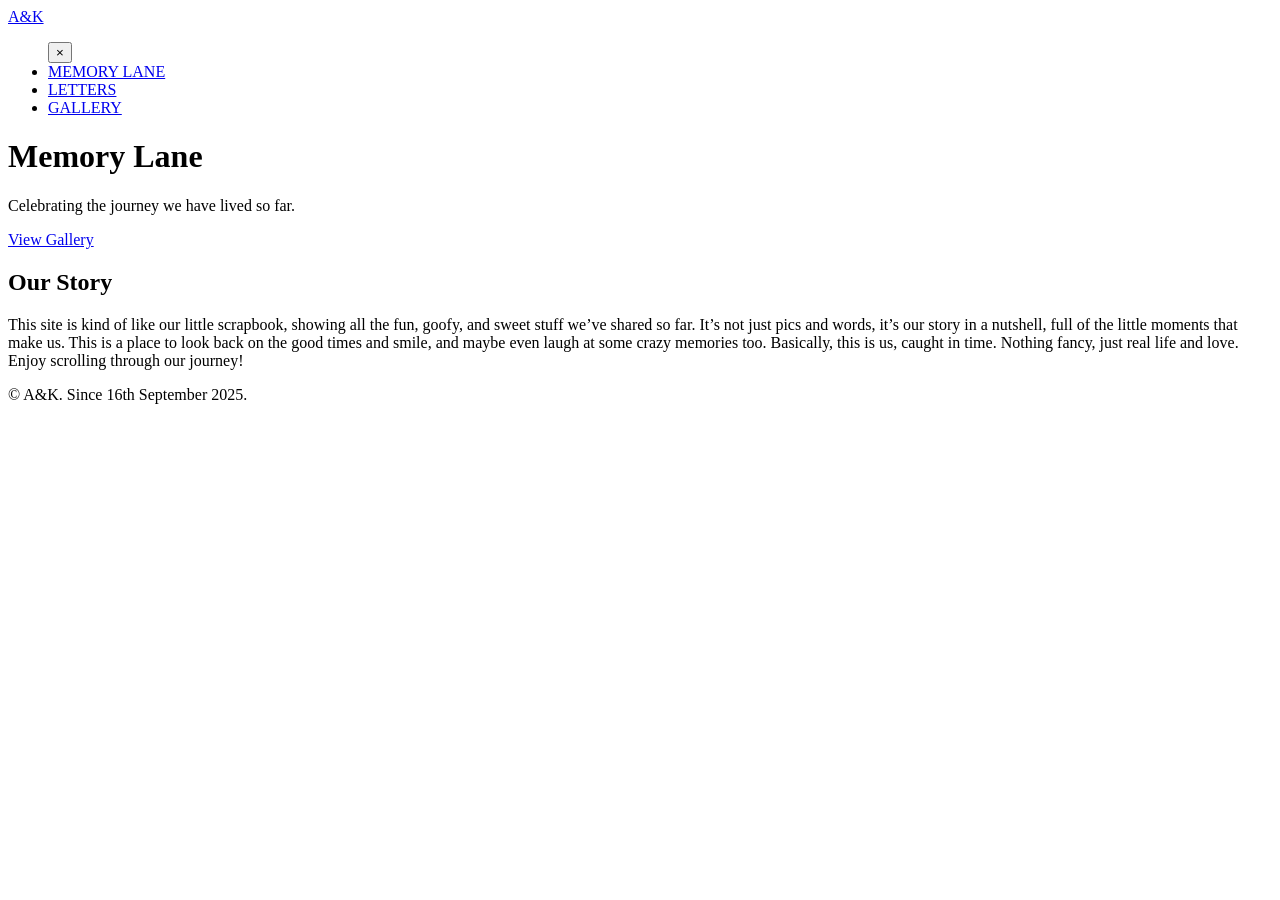
==== index.html @ 5c0bdc86 "gallery" ====
<!DOCTYPE html>
    <html lang="en">

    <head>
    <meta charset="UTF-8" />
    <meta name="viewport" content="width=device-width, initial-scale=1" />
    <meta name="viewport" content="width=device-width, initial-scale=1.0">
        <link href="./Navbar.css" rel="stylesheet" />
        <link href="./style.css" rel="stylesheet" />
        <link rel="preconnect" href="https://fonts.googleapis.com">
        <link rel="preconnect" href="https://fonts.gstatic.com" crossorigin>
        <link
            href="https://fonts.googleapis.com/css2?family=Cormorant+Garamond:ital,wght@0,300;0,400;0,500;0,600;0,700;1,300;1,400;1,500;1,600;1,700&display=swap"
            rel="stylesheet">
        <link
            href="https://fonts.googleapis.com/css2?family=Poppins:wght@300;600&display=swap"
            rel="stylesheet">
        <title>A&K</title>
    </head>

    <script src="./Navbar.js"></script>

    <body>
        <header class="header">
            <nav class="navbar">
                <a href="./" class="nav-logo">A&K</a>
                
                <ul class="nav-menu">
                <button class="nav-close-btn" aria-label="Close menu">&times;</button>
                <li class="nav-item">
                    <a href="./MemoryLane.html" class="nav-link">MEMORY LANE</a>
                </li>
                <li class="nav-item">
                    <a href="./Letters.html" class="nav-link">LETTERS</a>
                </li>
                <li class="nav-item">
                    <a href="./Gallery.html" class="nav-link">GALLERY</a>
                </li>
                </ul>
                
                <div class="hamburger">
                <span class="bar"></span>
                <span class="bar"></span>
                <span class="bar"></span>
                </div>
            </nav>
        </header>
        <main>
            <h1>Memory Lane</h1>
            <p>Celebrating the journey we have lived so far.</p>
            <a href="./MemoryLane.html" class="btn">View Gallery</a>
        </main>
        
        <div class="container">
            <h2>Our Story</h2>
            <p>This site is kind of like our little scrapbook, showing all the fun, goofy, and sweet stuff we’ve shared so far.
                It’s not just pics and words, it’s our story in a nutshell, full of the little moments that make us. 
                This is a place to look back on the good times and smile, and maybe even laugh at some crazy memories too. 
                Basically, this is us, caught in time. Nothing fancy, just real life and love. 
                Enjoy scrolling through our journey!
            </p>
        </div>
        
        <footer>© A&K. Since 16th September 2025.</footer>
        </body>

    </html>
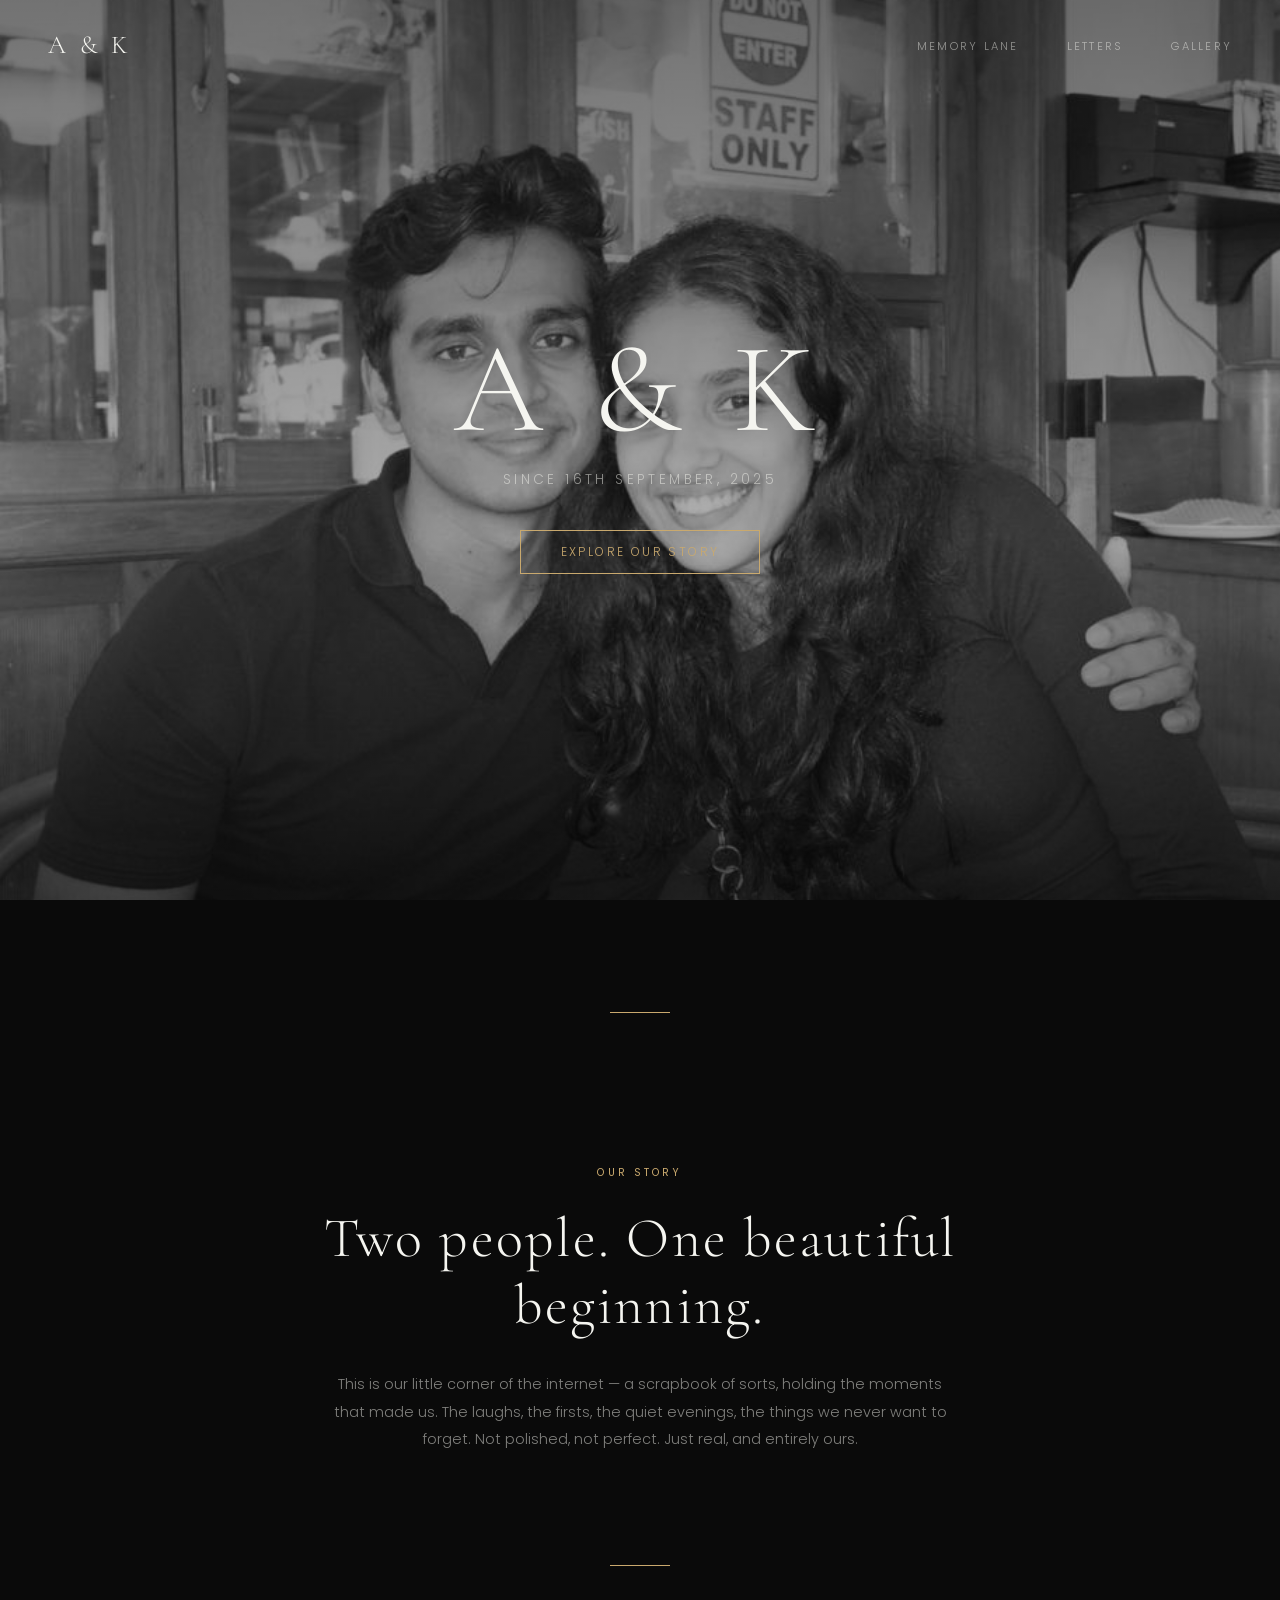
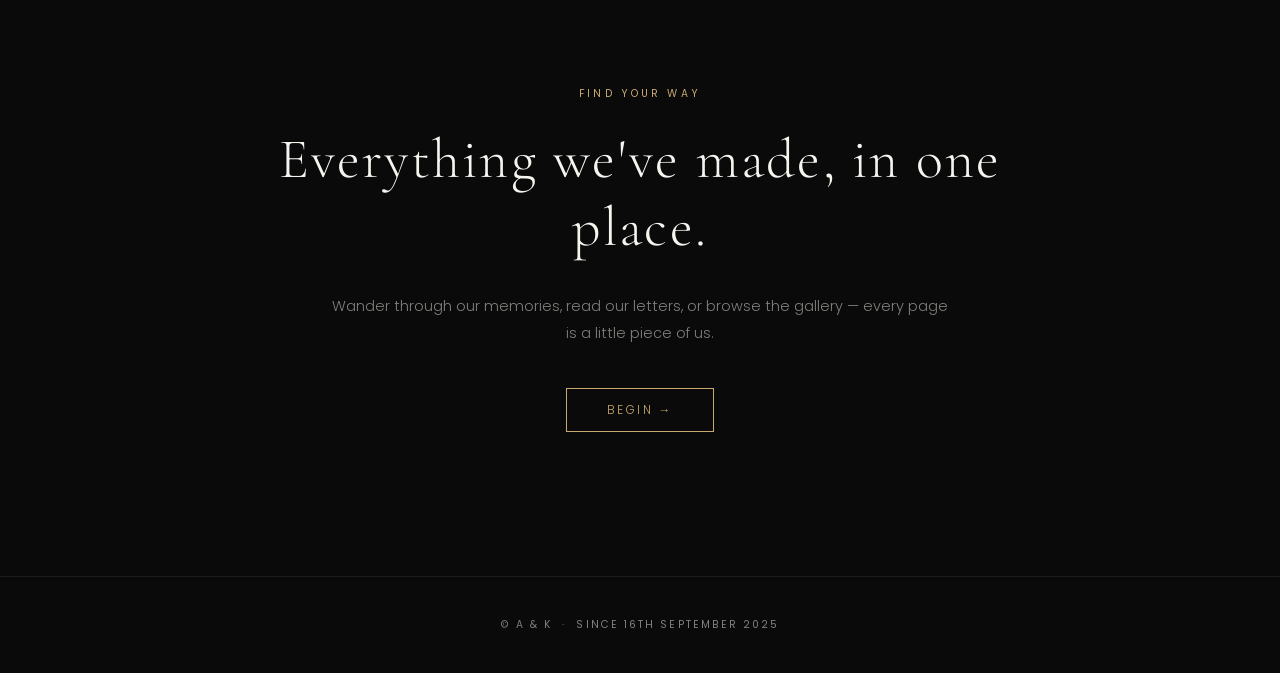
==== commit f28df7e8: "new revamp" ====
--- a/index.html
+++ b/index.html
@@ -1,67 +1,64 @@
-    <!DOCTYPE html>
-    <html lang="en">
+<!DOCTYPE html>
+<html lang="en">
+<head>
+    <meta charset="UTF-8" />
+    <meta name="viewport" content="width=device-width, initial-scale=1.0">
+    <link href="./Navbar.css" rel="stylesheet" />
+    <link href="./style.css" rel="stylesheet" />
+    <link rel="preconnect" href="https://fonts.googleapis.com">
+    <link rel="preconnect" href="https://fonts.gstatic.com" crossorigin>
+    <link href="https://fonts.googleapis.com/css2?family=Cormorant+Garamond:ital,wght@0,300;0,400;0,600;1,300;1,400&family=Poppins:wght@300;400&display=swap" rel="stylesheet">
+    <title>A & K</title>
+</head>
+<script src="./Navbar.js"></script>
+<body>
 
-    <head>
-    <meta charset="UTF-8" />
-    <meta name="viewport" content="width=device-width, initial-scale=1" />
-    <meta name="viewport" content="width=device-width, initial-scale=1.0">
-        <link href="./Navbar.css" rel="stylesheet" />
-        <link href="./style.css" rel="stylesheet" />
-        <link rel="preconnect" href="https://fonts.googleapis.com">
-        <link rel="preconnect" href="https://fonts.gstatic.com" crossorigin>
-        <link
-            href="https://fonts.googleapis.com/css2?family=Cormorant+Garamond:ital,wght@0,300;0,400;0,500;0,600;0,700;1,300;1,400;1,500;1,600;1,700&display=swap"
-            rel="stylesheet">
-        <link
-            href="https://fonts.googleapis.com/css2?family=Poppins:wght@300;600&display=swap"
-            rel="stylesheet">
-        <title>A&K</title>
-    </head>
+<header>
+    <nav class="navbar">
+        <a href="./" class="nav-logo">A &amp; K</a>
+        <ul class="nav-menu">
+            <button class="nav-close-btn" aria-label="Close menu">&times;</button>
+            <li class="nav-item"><a href="./MemoryLane.html" class="nav-link">Memory Lane</a></li>
+            <li class="nav-item"><a href="./Letters.html" class="nav-link">Letters</a></li>
+            <li class="nav-item"><a href="./Gallery.html" class="nav-link">Gallery</a></li>
+        </ul>
+        <div class="hamburger">
+            <span class="bar"></span><span class="bar"></span><span class="bar"></span>
+        </div>
+    </nav>
+</header>
 
-    <script src="./Navbar.js"></script>
+<main>
+    <h1>A &amp; K</h1>
+    <p>Since 16th September, 2025</p>
+    <a href="./MemoryLane.html" class="btn">Explore Our Story</a>
+</main>
 
-    <body>
-        <header class="header">
-            <nav class="navbar">
-                <a href="./" class="nav-logo">A&K</a>
-                
-                <ul class="nav-menu">
-                <button class="nav-close-btn" aria-label="Close menu">&times;</button>
-                <li class="nav-item">
-                    <a href="./MemoryLane.html" class="nav-link">MEMORY LANE</a>
-                </li>
-                <li class="nav-item">
-                    <a href="./Letters.html" class="nav-link">LETTERS</a>
-                </li>
-                <li class="nav-item">
-                    <a href="./Gallery.html" class="nav-link">GALLERY</a>
-                </li>
-                </ul>
-                
-                <div class="hamburger">
-                <span class="bar"></span>
-                <span class="bar"></span>
-                <span class="bar"></span>
-                </div>
-            </nav>
-        </header>
-        <main>
-            <h1>Memory Lane</h1>
-            <p>Celebrating the journey we have lived so far.</p>
-            <a href="./MemoryLane.html" class="btn">View Gallery</a>
-        </main>
-        
-        <div class="container">
-            <h2>Our Story</h2>
-            <p>This site is kind of like our little scrapbook, showing all the fun, goofy, and sweet stuff we’ve shared so far.
-                It’s not just pics and words, it’s our story in a nutshell, full of the little moments that make us. 
-                This is a place to look back on the good times and smile, and maybe even laugh at some crazy memories too. 
-                Basically, this is us, caught in time. Nothing fancy, just real life and love. 
-                Enjoy scrolling through our journey!
-            </p>
-        </div>
-        
-        <footer>© A&K. Since 16th September 2025.</footer>
-        </body>
+<div class="gold-line" style="margin-top:7rem;"></div>
 
-    </html>
+<div class="section">
+    <span class="section-label">Our Story</span>
+    <h2>Two people. One beautiful beginning.</h2>
+    <p>
+        This is our little corner of the internet — a scrapbook of sorts, holding the moments that made us.
+        The laughs, the firsts, the quiet evenings, the things we never want to forget.
+        Not polished, not perfect. Just real, and entirely ours.
+    </p>
+</div>
+
+<div class="gold-line"></div>
+
+<div class="section" style="padding-top: 5rem; padding-bottom: 9rem;">
+    <span class="section-label">Find Your Way</span>
+    <h2>Everything we've made, in one place.</h2>
+    <p style="margin-bottom: 2.5rem;">
+        Wander through our memories, read our letters, or browse the gallery —
+        every page is a little piece of us.
+    </p>
+    <a href="./MemoryLane.html" class="btn">Begin &rarr;</a>
+</div>
+
+<footer>© A &amp; K &nbsp;·&nbsp; Since 16th September 2025</footer>
+
+</body>
+</html>
--- a/Navbar.css
+++ b/Navbar.css
@@ -0,0 +1,123 @@
+:root {
+    --bg: #0a0a0a;
+    --text: #f5f5f0;
+    --text-muted: rgba(245, 245, 240, 0.5);
+    --gold: #c9a96e;
+    --border: rgba(245, 245, 240, 0.08);
+}
+
+* { margin: 0; padding: 0; box-sizing: border-box; }
+li { list-style: none; }
+a { text-decoration: none; }
+
+body {
+    background-color: var(--bg);
+    overflow-x: hidden;
+}
+
+/* ── NAVBAR ── */
+.navbar {
+    position: fixed;
+    top: 0; left: 0;
+    width: 100%;
+    display: flex;
+    justify-content: space-between;
+    align-items: center;
+    padding: 1.8rem 3rem;
+    z-index: 1000;
+    transition: background 0.4s ease, padding 0.4s ease, border-bottom 0.4s ease;
+}
+
+.navbar.scrolled {
+    background: rgba(10, 10, 10, 0.95);
+    padding: 1.2rem 3rem;
+    border-bottom: 1px solid var(--border);
+    backdrop-filter: blur(10px);
+}
+
+.nav-logo {
+    font-family: 'Cormorant Garamond', serif;
+    font-weight: 300;
+    font-size: 1.6rem;
+    letter-spacing: 0.15em;
+    color: var(--text);
+    transition: color 0.3s;
+}
+.nav-logo:hover { color: var(--gold); }
+
+.nav-menu {
+    display: flex;
+    align-items: center;
+    gap: 3rem;
+}
+
+.nav-close-btn { display: none; }
+
+.nav-link {
+    font-family: 'Poppins', sans-serif;
+    font-weight: 300;
+    font-size: 0.7rem;
+    letter-spacing: 0.2em;
+    text-transform: uppercase;
+    color: var(--text-muted);
+    position: relative;
+    transition: color 0.3s;
+}
+.nav-link::after {
+    content: '';
+    position: absolute;
+    bottom: -4px; left: 0;
+    width: 0; height: 1px;
+    background: var(--gold);
+    transition: width 0.3s ease;
+}
+.nav-link:hover { color: var(--text); }
+.nav-link:hover::after { width: 100%; }
+
+.hamburger { display: none; cursor: pointer; }
+.bar {
+    display: block;
+    width: 22px; height: 1px;
+    margin: 6px auto;
+    background: var(--text);
+    transition: all 0.3s ease;
+}
+
+/* ── MOBILE ── */
+@media screen and (max-width: 768px) {
+    .navbar { padding: 1.5rem 1.5rem; }
+    .navbar.scrolled { padding: 1.2rem 1.5rem; }
+
+    .hamburger { display: block; }
+    .hamburger.active .bar:nth-child(1) { transform: translateY(7px) rotate(45deg); }
+    .hamburger.active .bar:nth-child(2) { opacity: 0; }
+    .hamburger.active .bar:nth-child(3) { transform: translateY(-7px) rotate(-45deg); }
+
+    .nav-menu {
+        position: fixed;
+        top: 0; right: -100%;
+        width: 75vw; max-width: 300px;
+        height: 100vh;
+        background: var(--bg);
+        border-left: 1px solid var(--border);
+        flex-direction: column;
+        justify-content: center;
+        gap: 2.5rem;
+        transition: right 0.35s ease;
+        z-index: 1500;
+    }
+    .nav-menu.active { right: 0; }
+
+    .nav-close-btn {
+        display: block;
+        position: absolute;
+        top: 1.5rem; right: 1.5rem;
+        font-size: 1.8rem;
+        background: none; border: none;
+        color: var(--text-muted);
+        cursor: pointer;
+        line-height: 1;
+    }
+
+    .nav-link { font-size: 0.85rem; letter-spacing: 0.25em; color: var(--text-muted); }
+}
--- a/style.css
+++ b/style.css
@@ -0,0 +1,178 @@
+:root {
+    --bg: #0a0a0a;
+    --surface: #111111;
+    --text: #f5f5f0;
+    --text-muted: rgba(245, 245, 240, 0.5);
+    --gold: #c9a96e;
+    --gold-light: rgba(201, 169, 110, 0.15);
+    --border: rgba(245, 245, 240, 0.08);
+}
+
+*, *::before, *::after {
+    margin: 0;
+    padding: 0;
+    box-sizing: border-box;
+}
+
+html {
+    scroll-behavior: smooth;
+}
+
+body {
+    font-family: 'Poppins', sans-serif;
+    background-color: var(--bg);
+    color: var(--text);
+    display: flex;
+    flex-direction: column;
+    min-height: 100vh;
+    overflow-x: hidden;
+}
+
+li { list-style: none; }
+a { text-decoration: none; }
+
+/* ── HERO ── */
+main {
+    position: relative;
+    width: 100vw;
+    height: 100vh;
+    display: flex;
+    flex-direction: column;
+    justify-content: center;
+    align-items: center;
+    text-align: center;
+    padding: 0 2rem;
+    background-image: url(./Images/back.jpg);
+    background-size: cover;
+    background-position: center;
+    background-repeat: no-repeat;
+}
+
+main::before {
+    content: '';
+    position: absolute;
+    inset: 0;
+    background: linear-gradient(to bottom, rgba(0,0,0,0.55) 0%, rgba(0,0,0,0.3) 60%, rgba(0,0,0,0.7) 100%);
+}
+
+main > * { position: relative; z-index: 1; }
+
+h1 {
+    font-family: 'Cormorant Garamond', serif;
+    font-weight: 300;
+    font-size: clamp(3.5rem, 10vw, 8rem);
+    letter-spacing: 0.08em;
+    line-height: 1;
+    color: var(--text);
+    margin-bottom: 1rem;
+}
+
+main p {
+    font-family: 'Poppins', sans-serif;
+    font-weight: 300;
+    font-size: 0.85rem;
+    letter-spacing: 0.25em;
+    text-transform: uppercase;
+    color: var(--text-muted);
+    margin-bottom: 2.5rem;
+    max-width: 400px;
+}
+
+/* ── GOLD DIVIDER ── */
+.gold-line {
+    width: 60px;
+    height: 1px;
+    background: var(--gold);
+    margin: 0 auto 2.5rem auto;
+    opacity: 0;
+    transform: scaleX(0);
+    transition: transform 0.8s ease, opacity 0.8s ease;
+}
+.gold-line.visible {
+    opacity: 1;
+    transform: scaleX(1);
+}
+
+/* ── BUTTON ── */
+.btn {
+    display: inline-block;
+    padding: 0.75rem 2.5rem;
+    border: 1px solid var(--gold);
+    color: var(--gold);
+    font-family: 'Poppins', sans-serif;
+    font-weight: 300;
+    font-size: 0.75rem;
+    letter-spacing: 0.2em;
+    text-transform: uppercase;
+    transition: background 0.3s ease, color 0.3s ease;
+}
+.btn:hover {
+    background: var(--gold);
+    color: var(--bg);
+}
+
+/* ── SECTIONS ── */
+.section {
+    padding: 7rem 2rem;
+    text-align: center;
+    max-width: 860px;
+    margin: 0 auto;
+    opacity: 0;
+    transform: translateY(30px);
+    transition: opacity 0.8s ease, transform 0.8s ease;
+}
+.section.visible {
+    opacity: 1;
+    transform: translateY(0);
+}
+
+.section-label {
+    font-family: 'Poppins', sans-serif;
+    font-size: 0.65rem;
+    letter-spacing: 0.3em;
+    text-transform: uppercase;
+    color: var(--gold);
+    margin-bottom: 1.5rem;
+    display: block;
+}
+
+h2 {
+    font-family: 'Cormorant Garamond', serif;
+    font-weight: 300;
+    font-size: clamp(2rem, 5vw, 3.5rem);
+    letter-spacing: 0.04em;
+    color: var(--text);
+    margin-bottom: 2rem;
+    line-height: 1.2;
+}
+
+.section p {
+    font-family: 'Poppins', sans-serif;
+    font-weight: 300;
+    font-size: 0.9rem;
+    line-height: 1.9;
+    color: var(--text-muted);
+    max-width: 620px;
+    margin: 0 auto;
+}
+
+/* ── FOOTER ── */
+footer {
+    padding: 2.5rem 0;
+    text-align: center;
+    font-family: 'Poppins', sans-serif;
+    font-size: 0.65rem;
+    letter-spacing: 0.2em;
+    text-transform: uppercase;
+    color: var(--text-muted);
+    border-top: 1px solid var(--border);
+}
+
+/* ── SCROLL REVEAL (shared) ── */
+@media (prefers-reduced-motion: reduce) {
+    .section, .gold-line { transition: none; }
+}
+
+@media (max-width: 480px) {
+    .section { padding: 4rem 1.5rem; }
+}
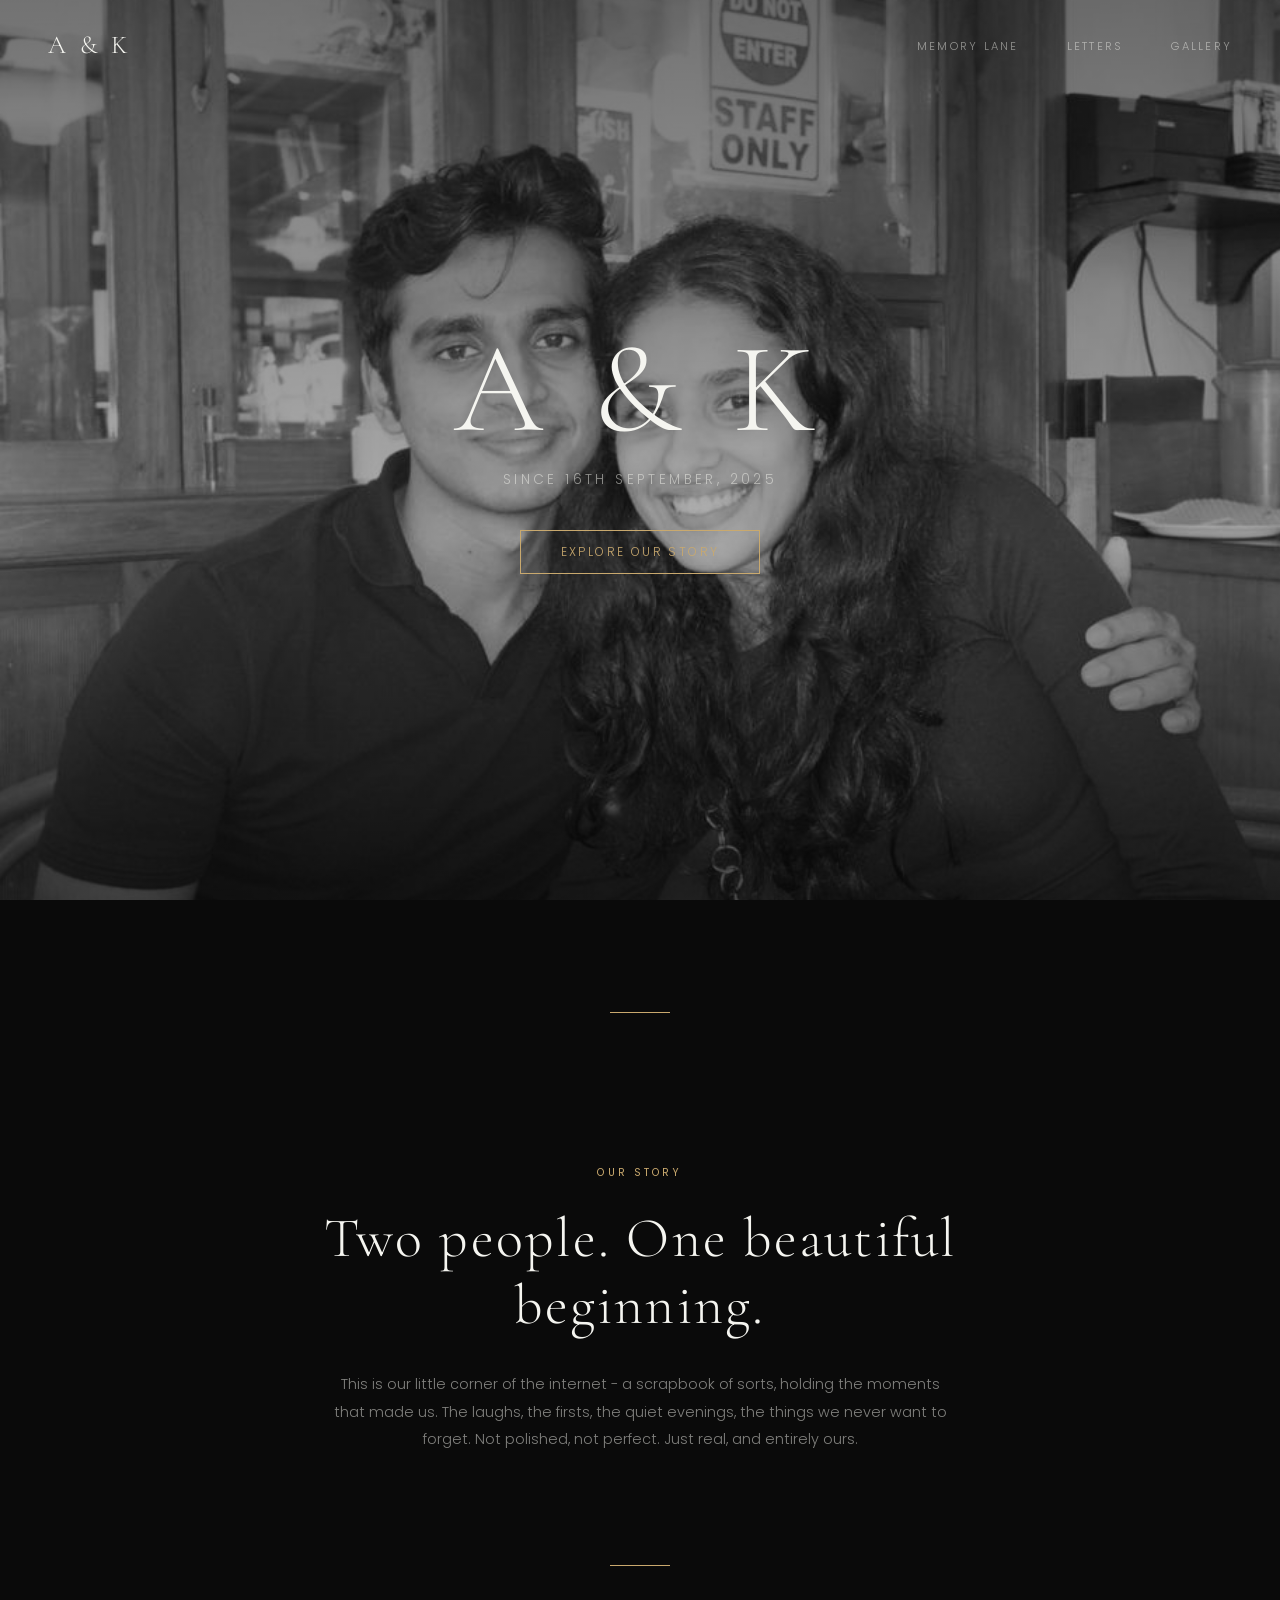
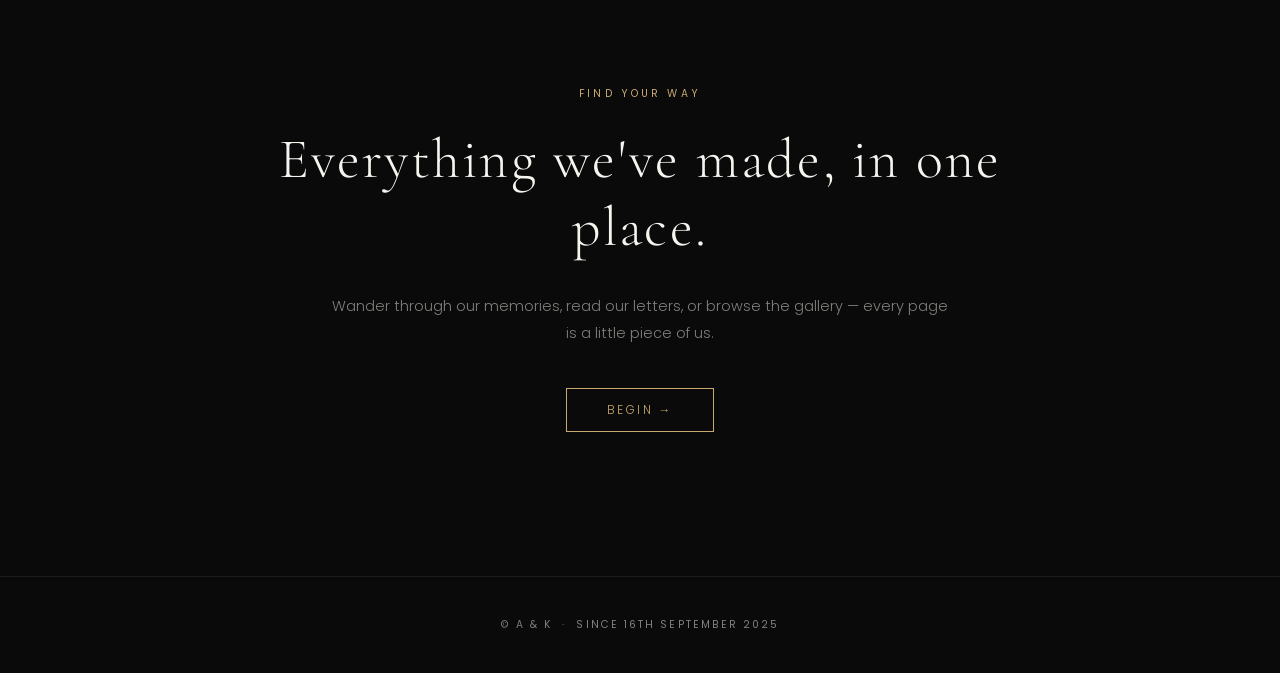
==== commit 9c6b589b: "crazy update" ====
--- a/index.html
+++ b/index.html
@@ -40,7 +40,7 @@
     <span class="section-label">Our Story</span>
     <h2>Two people. One beautiful beginning.</h2>
     <p>
-        This is our little corner of the internet — a scrapbook of sorts, holding the moments that made us.
+        This is our little corner of the internet - a scrapbook of sorts, holding the moments that made us.
         The laughs, the firsts, the quiet evenings, the things we never want to forget.
         Not polished, not perfect. Just real, and entirely ours.
     </p>
